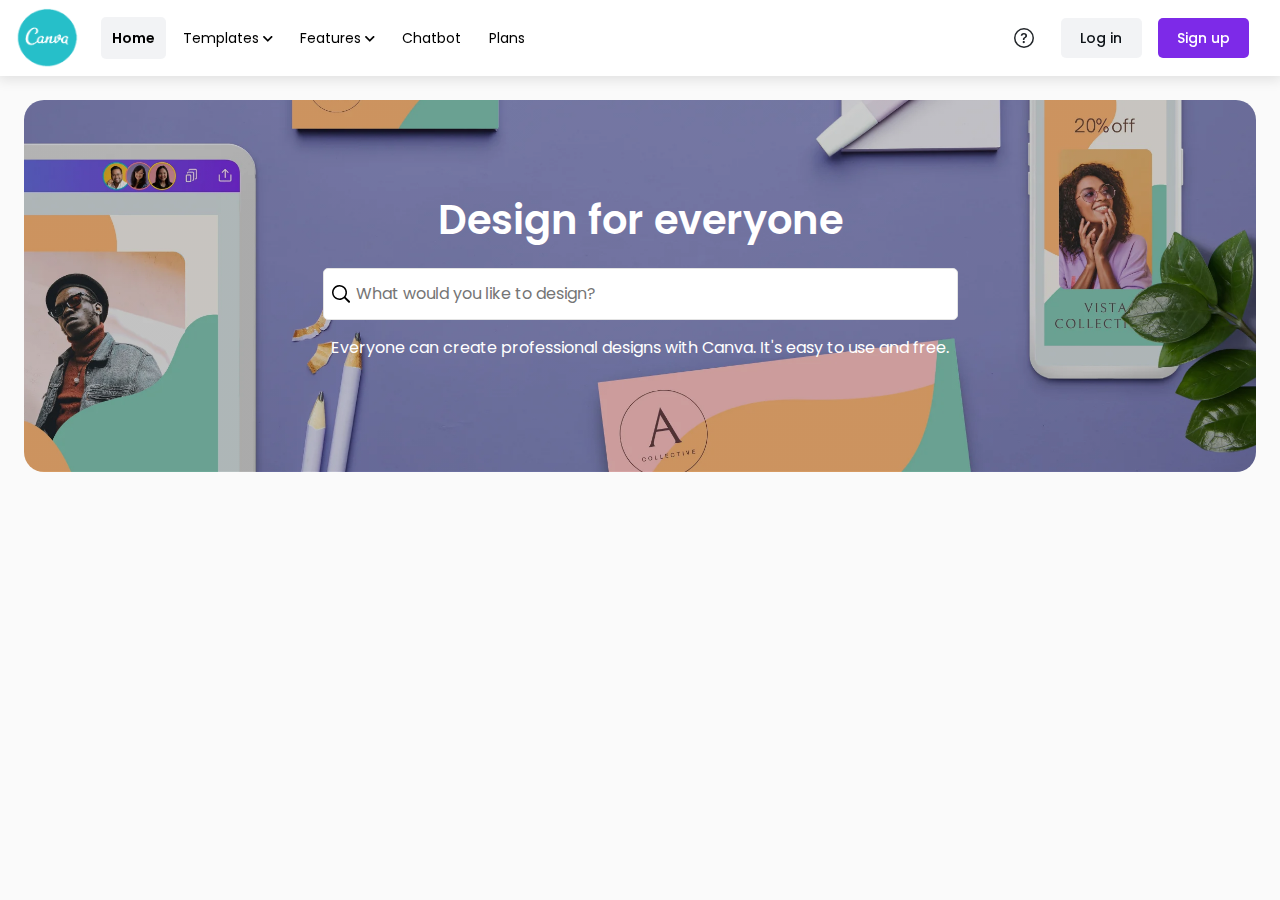
==== index.html @ 9dd2c074 "initial commit" ====
<!DOCTYPE html>
<html lang="en">
  <head>
    <!-- Required meta tags -->
    <meta charset="utf-8" />
    <meta
      name="viewport"
      content="width=device-width, initial-scale=1, shrink-to-fit=no"
    />
    <!-- Bootstrap CSS -->
    <link
      rel="stylesheet"
      href="https://stackpath.bootstrapcdn.com/bootstrap/4.3.1/css/bootstrap.min.css"
      integrity="sha384-ggOyR0iXCbMQv3Xipma34MD+dH/1fQ784/j6cY/iJTQUOhcWr7x9JvoRxT2MZw1T"
      crossorigin="anonymous"
    />
    <!-- CSS -->
    <link rel="stylesheet" href="css/style.css" />
    <!-- FONTS -->
    <link rel="preconnect" href="https://fonts.gstatic.com" />
    <link
      href="https://fonts.googleapis.com/css2?family=Poppins:wght@300;400;500;600&display=swap"
      rel="stylesheet"
    />
    <!-- OWL-->
    <link rel="stylesheet" href="https://cdnjs.cloudflare.com/ajax/libs/OwlCarousel2/2.3.4/assets/owl.carousel.css">
    <link rel="stylesheet" href="https://cdnjs.cloudflare.com/ajax/libs/font-awesome/5.15.3/css/all.min.css">
    <link rel="preconnect" href="https://fonts.gstatic.com">
    <link href="https://fonts.googleapis.com/css2?family=Spartan:wght@300;400;500;600;700;800&display=swap" rel="stylesheet">
    <title>Components</title>
  </head>
  <body>
    <section id="header">
      <header>
          <nav id="navbar" class="header">
              <div class="container-fluid">
                  <div class="navbar-main">
                    <div style="display: flex;align-items: center; justify-content: space-between;">
                      <div class="nav-brand" id="navbar-brand">
                        <a href="#"><img src="img/canva-logo.png" width="65" height="60" alt=""></a>
                      </div>
                      <div class="nav-links">
                         <a href="#" id="home"><span class="current-page">Home</span></a>
                         <a href="#" id="services"><span>Templates <i class="fas fa-chevron-down"></i></span></a>
                         <div id="services-menu" class="d-none">
                          <div class="menu-images">
                            <div>
                              <img src="img/navbar/social-media.png" width="150" height="100" alt="">
                              <span><a href="#">Home 1</a></span>
                              <span><a href="#">Home 2</a></span>
                              <span><a href="#">Home 3</a></span>
                            </div>
                            <div>
                              <img src="img/navbar/marketing.png" width="150" height="100" alt="">
                              <span><a href="#">Home 1</a></span>
                              <span><a href="#">Home 2</a></span>
                              <span><a href="#">Home 3</a></span>
                            </div>
                            <div>
                              <img src="img/navbar/personal.png" width="150" height="100" alt="">
                              <span><a href="#">Home 1</a></span>
                              <span><a href="#">Home 2</a></span>
                              <span><a href="#">Home 3</a></span>
                            </div>
                            <div>
                              <img src="img/navbar/trending.png" width="150" height="100" alt="">
                              <span><a href="#">Home 1</a></span>
                              <span><a href="#">Home 2</a></span>
                              <span><a href="#">Home 3</a></span>
                            </div>
                            <div>
                              <img src="img/navbar/education.png" width="150" height="100" alt="">
                              <span><a href="#">Home 1</a></span>
                              <span><a href="#">Home 2</a></span>
                              <span><a href="#">Home 3</a></span>
                            </div>
                            <div>
                              <img src="img/navbar/marketing.png" width="150" height="100" alt="">
                              <span><a href="#">Home 1</a></span>
                              <span><a href="#">Home 2</a></span>
                              <span><a href="#">Home 3</a></span>
                            </div>
                          </div>
                         </div>
                         <a href="#" id="features"><span>Features <i class="fas fa-chevron-down"></i></span></a>
                         <div id="features-menu" class="d-none">
                          <div class="menu-images">
                            <div>
                              <img src="img/navbar/tshirt3.png" width="150" height="100" alt="">
                              <span><a href="#">Home 1</a></span>
                              <span><a href="#">Home 2</a></span>
                              <span><a href="#">Home 3</a></span>
                            </div>
                            <div>
                              <img src="img/navbar/features.png" width="150" height="100" alt="">
                              <span><a href="#">Home 1</a></span>
                              <span><a href="#">Home 2</a></span>
                              <span><a href="#">Home 3</a></span>
                            </div>
                            <div>
                              <img src="img/navbar/download.png" width="150" height="100" alt="">
                              <span><a href="#">Home 1</a></span>
                              <span><a href="#">Home 2</a></span>
                              <span><a href="#">Home 3</a></span>
                            </div>
                          </div>
                         </div>

                         <a href="chatbot.html" id="learn"><span>Chatbot</span></a>
                         <div id="features-menu" class="d-none">
                         </div>

                         <a href="#" id="plans"><span>Plans</span></a>
                         <div id="plans-menu" class="d-none">
                         </div>
                      </div>
                    </div>
                    <div class="search-wrapper">
                      <form id="search-form" action="#">
                        <input class="search-input" type="text" name="search" placeholder="What would you like to design?">
                      </form>
                    </div>
                    <div class="navbar-buttons-wrapper">
                        <div class="question-mark">
                          <svg xmlns="http://www.w3.org/2000/svg" width="24" height="24" viewBox="0 0 24 24"><path fill="currentColor" d="M12 22a10 10 0 1 1 0-20 10 10 0 0 1 0 20zm0-1.5a8.5 8.5 0 1 0 0-17 8.5 8.5 0 0 0 0 17zM8.75 9.85c.05-1.62 1.17-2.8 3.2-2.8 1.87 0 3.12 1.08 3.12 2.6 0 1.04-.52 1.77-1.45 2.33-.9.52-1.15.87-1.15 1.55v.39H10.9l-.01-.47c-.06-1.02.33-1.64 1.28-2.2.84-.5 1.13-.87 1.13-1.54 0-.71-.57-1.23-1.43-1.23-.89 0-1.45.54-1.5 1.37H8.74zm3 7.33c-.68 0-1.13-.43-1.13-1.09 0-.66.45-1.1 1.13-1.1.7 0 1.14.44 1.14 1.1 0 .66-.44 1.09-1.14 1.09z"></path></svg>
                        </div>
                        <div class="login-button">
                          <a href="#">Log in</a>
                        </div>
                        <div class="signup-button">
                          <a href="#">Sign up</a>
                        </div>
                    </div>
                    <div class="bars">
                      <span><i class="fa fa-bars" id="navToggle"></i></span>
                    </div>
                  </div>
              </div>
          </nav>
      </header>
    </section>
    <div class="navigation-small-remaining" id="nav-rem"></div>
    <div class="navigation-small">
      <div class="container">
          <div class="row">
            <div class="col-12">
                <div class="nav-sm-box pt-2">
                <div class="d-flex justify-content-end">
                  <span><i class="fa fa-times" id="navClose"></i></span>
                </div>
                <a  id="home-small"><span>Home</span></a>
                  <div id="home-small-menu">
                      <ul>
                      <li><a href="#">Home 1</a></li>
                      <li><a href="#">Home 2</a></li>
                      <li><a href="#">Home 3</a></li>
                      </ul>
                  </div>
                 <a href="#" id="services-small"><span>Templates <i class="fas fa-chevron-right"></i></span></a>
                  <div id="services-small-menu">
                      <ul>
                      <li><a href="#">Template 1</a></li>
                      <li><a href="#">Template 2</a></li>
                      <li><a href="#">Template 3</a></li>
                      </ul>
                  </div>
                 <a href="#" id="features-small"><span>Features <i class="fas fa-chevron-right"></i></span></a>
                  <div id="features-small-menu">
                    <ul>
                    <li><a href="#">Feature 1</a></li>
                    <li><a href="#">Feature 2</a></li>
                    <li><a href="#">Feature 3</a></li>
                    </ul>
                  </div>
                <a href="chatbot.html" id="learn-small"><span>Chatbot</span></a>
                <a href="#" id="plan-small"><span>Plan</span></a>
              </div>
            </div>
          </div>
      </div>
      <div class="nav-sm-bottom">
        <div class="nav-sm-login">
          <a href="#">Log in</a>
        </div>
        <div class="nav-sm-signup">
          <a href="#">Sign up</a>
        </div>
      </div>
    </div>

    <main id="main">
      <div class="container-fluid pr-4 pl-4 mt-5">
        <div class="row">
          <div class="col-12">
            <div class="banner-wrapper">
              <h1 class="banner-header">Design for everyone</h1>
              <div class="container mt-4">
                <div class="row justify-content-center">
                  <div class="col-7">
                    <form action="#">
                      <input type="text" class="banner-input" placeholder="What would you like to design?">
                    </form>
                  </div>
                </div>
              </div>
              <p class="banner-text">Everyone can create professional designs with Canva. It's easy to use and free.</p>
            </div>
          </div>
        </div>
      </div>
    </main>








    <script src="https://cdnjs.cloudflare.com/ajax/libs/jquery/3.6.0/jquery.js"></script>
    <script src="https://cdnjs.cloudflare.com/ajax/libs/popper.js/1.14.7/umd/popper.min.js" integrity="sha384-UO2eT0CpHqdSJQ6hJty5KVphtPhzWj9WO1clHTMGa3JDZwrnQq4sF86dIHNDz0W1" crossorigin="anonymous"></script>
    <script src="https://stackpath.bootstrapcdn.com/bootstrap/4.3.1/js/bootstrap.min.js" integrity="sha384-JjSmVgyd0p3pXB1rRibZUAYoIIy6OrQ6VrjIEaFf/nJGzIxFDsf4x0xIM+B07jRM" crossorigin="anonymous"></script>
    <script src="https://cdnjs.cloudflare.com/ajax/libs/OwlCarousel2/2.3.4/owl.carousel.min.js"></script>
    <script src="js/script.js"></script>
  </body>
</html>
---- css/style.css ----
/* HEADER */
body {
  background-color: #fafafa;
  font-family: "Poppins";
  margin-top: 100px;
}

.fixed-top {
  position: fixed !important;
  top: 0;
  right: 0;
  left: 0;
}
.header.active {
  box-shadow: 0px 2px 12px 2px rgba(0, 0, 0, 0.1) !important;
  background-color: white;
  z-index: 1005;
}
.header-deactivate {
  box-shadow: none !important;
}
.sm-activate {
  box-shadow: 0px 2px 0px 0px rgba(0, 0, 0, 0.1) !important;
}
.navbar-main {
  display: flex;
  justify-content: space-between;
  align-items: center;
}
.nav-brand {
  margin-right: 1rem;
}
.nav-brand a {
  color: black;
  z-index: 1003;
}
.nav-brand a:hover {
  color: black;
  text-decoration: none;
}
.nav-brand span {
  font-size: 150%;
  font-weight: 500;
}
.nav-brand span.active {
  color: black;
}

@media (min-width: 0px) {
  .header {
    padding-top: 0.5rem;
    padding-bottom: 0.5rem;
    background-color: white !important;
    transition: 0.15s linear;
    width: 100%;
    z-index: 1000;
    position: fixed;
    top: 0;
    left: 0;
    box-shadow: 0px 2px 12px 2px rgba(0, 0, 0, 0.1) !important;
  }
  .nav-links {
    display: none;
  }
  #home-menu {
    display: none;
  }
  .social {
    display: none;
  }
  .bars {
    margin-left: 0.5rem;
    cursor: pointer;
  }
  .bars span i {
    color: black;
  }
  .bars.active span i {
    color: black;
  }
  .nav-sm-box {
    display: flex;
    flex-direction: column;
  }
  .navigation-small-remaining {
    display: none;
    z-index: 3000;
    width: 50vw;
    position: fixed;
    left: 0;
    top: 0;
    height: 100vh;
    background: black;
    opacity: 0.5;
  }
  .navigation-small-remaining.active {
    display: flex;
  }
  .navigation-small {
    display: none;
    width: 0px;
    padding-top: 1rem;
    padding-bottom: 4rem;
    z-index: 1002;
    position: fixed;
    right: 0;
    top: 0px;
    height: 100vh;
    background-color: white;
    overflow: auto !important;
  }
  .navigation-small.collapsed {
    display: flex;
    flex-direction: column;
    height: 100vh;
    width: 50vw;
    background: white;
    z-index: 3000;
  }
  .navigation-small::-webkit-scrollbar {
    display: none;
  }
  .nav-sm-box a {
    color: black;
    margin-top: 1rem !important;
    font-weight: 500;
  }
  .nav-sm-box a:hover {
    color: var(--text-color);
    text-decoration: none;
    cursor: pointer;
  }
  .nav-sm-box a span {
    color: black;
  }
  #home-small-menu {
    display: none;
  }
  #services-small-menu {
    display: none;
  }
  #services-small-menu ul {
    list-style: none;
  }
  #home-small-menu ul {
    list-style: none;
  }

  #plan-small-menu ul li,
  #learn-small-menu ul li,
  #features-small-menu ul li,
  #services-small-menu ul li,
  #home-small-menu ul li {
    margin-top: 1rem;
  }
  #learn-small-menu,
  #plan-small-menu,
  #features-small-menu {
    display: none;
  }

  #learn-small-menu li,
  #plan-small-menu li,
  #features-small-menu ul {
    list-style: none;
  }

  #learn-small-menu ul li a,
  #plan-small-menu ul li a,
  #features-small-menu ul li a,
  #services-small-menu ul li a,
  #home-small-menu ul li a {
    font-weight: 400 !important;
  }
  .fa-chevron-right {
    font-size: 85%;
  }

  .navbar-buttons-wrapper {
    display: none;
  }
  .search-input {
    border: 1px solid black;
    background-image: url("data:image/svg+xml;charset=utf-8,%3Csvg xmlns='http://www.w3.org/2000/svg' width='24' height='24'%3E%3Cpath fill='currentColor' d='M15.2 16.34a7.5 7.5 0 1 1 1.38-1.45l4.2 4.2a1 1 0 1 1-1.42 1.41l-4.16-4.16zm-4.7.16a6 6 0 1 0 0-12 6 6 0 0 0 0 12z'/%3E%3C/svg%3E");
    background-repeat: no-repeat;
    padding-left: 2rem;
    padding-top: 0.5rem;
    padding-bottom: 0.5rem;
    background-position-y: center;
    background-position-x: 5px;
    border: 1px solid #e3e3e3;
    border-radius: 5px;
    outline-color: #e3e3e3;
    width: 100%;
    margin-right: 20px;
  }
  .nav-sm-bottom {
    display: flex;
    flex-direction: column;
    justify-content: flex-end;
    height: 100%;
    padding-left: 1rem;
  }
  .nav-sm-bottom div {
    margin-top: 1rem;
  }
  .nav-sm-bottom div a {
    color: black;
    font-weight: 500;
  }
  .banner-wrapper {
    border-radius: 20px;
    padding-top: 2rem;
    padding-bottom: 2rem;
    background-color: black;
    background: linear-gradient(rgba(0, 0, 0, 0.4), rgba(0, 0, 0, 0.4)),
      url(../img/banner.png);
    background-size: cover;
    background-position: center;
    background-repeat: no-repeat;
  }

  .banner-input {
    display: none;
  }
  .banner-text {
    margin-top: 1rem;
    color: white;
    text-align: center;
  }
  .banner-header {
    color: white;
    text-align: center;
    font-weight: 600;
  }
}
@media (min-width: 992px) {
}
@media (min-width: 1200px) {
  .banner-wrapper {
    padding-top: 6rem;
    padding-bottom: 6rem;
    background: linear-gradient(rgba(0, 0, 0, 0.2), rgba(0, 0, 0, 0.2)),
      url(../img/banner.png);
    background-position: center;
    background-size: cover;
  }
  .search-input {
    display: none;
  }
  .banner-input {
    display: inherit;
    border: 1px solid black;
    background-image: url("data:image/svg+xml;charset=utf-8,%3Csvg xmlns='http://www.w3.org/2000/svg' width='24' height='24'%3E%3Cpath fill='currentColor' d='M15.2 16.34a7.5 7.5 0 1 1 1.38-1.45l4.2 4.2a1 1 0 1 1-1.42 1.41l-4.16-4.16zm-4.7.16a6 6 0 1 0 0-12 6 6 0 0 0 0 12z'/%3E%3C/svg%3E");
    background-repeat: no-repeat;
    padding-left: 2rem;
    padding-top: 0.8rem;
    padding-bottom: 0.8rem;
    background-position-y: center;
    background-position-x: 5px;
    border: 1px solid #e3e3e3;
    border-radius: 5px;
    outline-color: #e3e3e3;
    width: 100%;
    margin-right: 20px;
  }

  .navbar-buttons-wrapper {
    display: flex;
    flex-direction: row;
    justify-content: center;
    align-items: center;
  }
  .navbar-buttons-wrapper div {
    margin-right: 1rem;
  }
  .login-button a {
    padding: 0.6rem;
    padding-right: 1.2rem;
    padding-left: 1.2rem;
    background: rgba(64, 87, 109, 0.07);
    border-radius: 5px;
    font-size: 14px;
    font-weight: 500;
    color: rgb(14, 19, 24);
    transition: 0.15s linear;
  }
  .login-button a:hover {
    background: rgba(57, 76, 96, 0.15) !important;
    transition: 0.15s linear;
    text-decoration: none;
  }
  .signup-button a {
    padding: 0.6rem;
    padding-right: 1.2rem;
    padding-left: 1.2rem;
    background: rgb(125, 42, 232);
    border-radius: 5px;
    font-size: 14px;
    font-weight: 500;
    color: white;
    transition: 0.15s linear;
  }
  .signup-button a:hover {
    background: #8d39fa !important;
    transition: 0.15s linear;
    text-decoration: none;
  }
  .question-mark {
    padding: 0.6rem;
    border-radius: 5px;
    transition: 0.15s linear;
  }
  .question-mark:hover {
    background-color: rgba(64, 87, 109, 0.07);
    transition: 0.15s linear;
  }
  .navigation-small {
    display: none !important;
  }
  .bars {
    display: none;
  }
  .nav-links {
    display: flex;
    justify-content: space-between;
  }
  .nav-links a:hover {
    color: black;
    text-decoration: none;
  }
  .nav-links a span {
    margin-left: 5px;
    color: black;
    font-weight: 400;
    font-size: 14px;
    padding: 0.7rem;
    border-radius: 5px;
  }
  .nav-links a span i {
    font-size: 80%;
  }
  .nav-links a span:hover {
    background-color: rgba(64, 87, 109, 0.07);
    padding: 0.7rem;
    border-radius: 5px;
  }
  .nav-links a span.active {
    color: black;
  }
  .nav-links a span.current-page {
    background: rgba(64, 87, 109, 0.07);
    font-weight: 600;
  }
  .nav-links a span:hover {
    transition: 0.1s linear;
  }
  .nav-links a span.active:hover {
    border-bottom: 0px solid black;
    color: #0063c1;
    transition: 0.1s linear;
  }
  #services-menu,
  #features-menu {
    position: absolute;
    transform: translateY(50px) translateX(140px);
    background: white;
    padding-left: 2rem;
    padding-right: 2rem;
    flex-direction: column;
    text-align: center;
    display: flex;
    box-shadow: 0px 50px 100px 0px rgb(1 1 64 / 10%);
    padding-top: 0.5rem;
    padding-bottom: 2rem;
    opacity: 0.5;
  }
  #home-menu span,
  #services-menu span,
  #features-menu span {
    color: black;
    margin-top: 0.5rem;
  }
  #home-menu span a,
  #services-menu span a,
  #features-menu span a {
    color: gray;
    font-weight: 400;
  }
  #home-menu span a:hover,
  #services-menu span a:hover,
  #features-menu span a:hover {
    color: #0063c1;
  }
  .home-menu-animation {
    animation: home-menu 0.4s forwards;
  }
  .services-menu-animation {
    animation: services-menu 0.4s forwards;
  }
  .navigation-small-remaining {
    display: none !important;
  }
  .menu-images {
    margin-top: 1rem;
    display: flex;
    flex-direction: row;
  }
  .menu-images div {
    margin-right: 2rem;
    display: flex;
    flex-direction: column;
    align-items: flex-start;
  }
  .menu-images div img {
    border-radius: 10px;
  }
}

@keyframes home-menu {
  from {
    transform: translateY(80px);
    opacity: 0.5;
  }
  to {
    transform: translateY(40px);
    opacity: 1;
  }
}
@keyframes services-menu {
  from {
    transform: translateY(80px);
    opacity: 0.5;
  }
  to {
    transform: translateY(40px);
    opacity: 1;
  }
}

/* chatbot */

@media (min-width: 0px) {
  /*  .chatbot-box-item.first .image {
    height: 200px;
    width: 100%;
    display: flex;
    background-image: url(../img/chatbot/blue.jpeg);
    background-position-y: top;
    background-position-x: center;
    background-size: contain;
    background-repeat: no-repeat;
  }
  .chatbot-box-item.second .image {
    height: 200px;
    width: 100%;
    display: flex;
    background-image: url(../img/chatbot/white.jpeg);
    background-position-y: top;
    background-position-x: center;
    background-size: contain;
    background-repeat: no-repeat;
  }
  .chatbot-box-item.third .image {
    height: 200px;
    width: 100%;
    display: flex;
    background-image: url(../img/chatbot/green.jpeg);
    background-position-y: top;
    background-position-x: center;
    background-size: contain;
    background-repeat: no-repeat;
  } */
}

.chatbot-box-item {
  border-radius: 5px !important;
}
.chatbot-items .col-10 {
  margin-top: 1rem;
  transition: 0.15s linear;
  border-radius: 5px !important;
}
.chatbot-items .col-10:hover {
  transform: scale(1.05);
  transition: 0.15s linear;
}
.chatbot-items .col-12 {
  border-radius: 5px;
}

button:focus {
  outline: none;
}

/* blue */
.chatbot-box-item.blue .col-12 h5 {
  color: white;
  font-size: 16px !important;
  margin: 0;
}
.chatbot-box-item.blue button {
  background-color: rgba(255, 254, 254, 0.12);
  border: none;
  box-shadow: 0 0 0 1px rgb(16 16 16 / 4%);
  transition: background-color 240ms ease 0ms;
  border-radius: 5px;
  color: white;
  margin-top: 1rem;
}
.chatbot-box-item.blue button:hover {
  background-color: rgba(255, 254, 254, 0.24);
}
.chatbot-box-item.blue .col-12 span {
  color: #ededed;
  font-size: 11px;
}
.chatbot-box-item.blue .row {
  background-color: #4489f1;
  padding-bottom: 1rem;
  border-radius: 5px;
  display: flex;
  height: 350px;
}
.chatbot-box-item.blue .chatbot-image {
  height: 200px;
  width: 100%;
  background-image: url(../img/chatbot/blue.jpeg);
  background-size: cover;
  background-position: center;
}

/* white */

.chatbot-box-item.white .col-12 h5 {
  color: black;
  font-size: 16px !important;
  margin: 0;
}
.chatbot-box-item.white button {
  background-color: rgba(255, 254, 254, 0.12);
  border: none;
  box-shadow: 0 0 0 1px rgb(16 16 16 / 4%);
  transition: background-color 240ms ease 0ms;
  border-radius: 5px;
  color: black;
  margin-top: 1rem;
}
.chatbot-box-item.white button:hover {
  background-color: rgba(255, 254, 254, 0.24);
}
.chatbot-box-item.white .col-12 span {
  color: gray;
  font-size: 11px;
}
.chatbot-box-item.white .row {
  background-color: white;
  padding-bottom: 1rem;
  border-radius: 10px;
  display: flex;
  height: 350px;
}
.chatbot-box-item.white .chatbot-image {
  height: 200px;
  width: 100%;
  background-image: url(../img/chatbot/white.jpeg);
  background-size: cover;
  background-position: center;
}

/* Tabs */
#tabs {
  padding-top: 6rem;
  padding-bottom: 6rem;
}
.tab-items .col-10 {
  margin-top: 1rem;
}

.buttons-wrapper a:hover {
  text-decoration: none;
  background-color: #0a3355;
  color: white !important;
  transition: 0.15s linear;
}
.buttons-wrapper a.active {
  color: white;
  background-color: #0a3355;
}

.buttons-wrapper a:focus {
  color: inherit;
}

.tabs-content {
  height: 100%;
  justify-content: center;
  display: flex;
  flex-direction: column;
}
.tabs-content h4 {
  font-size: 24px;
  font-weight: 500;
}
.tabs-content span {
  margin-top: 1rem;
}

@media (min-width: 0px) {
  .tabs-header {
    text-align: center;
    font-size: 22px;
  }
  .tabs-text {
    text-align: center;
    color: rgb(80, 80, 80);
    margin-top: 1.2rem;
    font-size: 14px;
  }
  .tabs-video {
    margin-top: 0.2rem !important;
  }
  .tabs-video a {
    color: #ff5551;
    text-align: center;
    display: block;
    margin: auto;
    font-weight: 500;
  }
  .buttons-wrapper {
    margin-top: 3rem;
    display: flex;
    flex-direction: column;
    align-items: center;
    justify-content: center;
    width: 100%;
  }
  .buttons-wrapper a {
    color: #0a3355;
    background-color: transparent;
    border: 1px solid #0a3355;
    border-radius: 5px;
    padding: 15px 45px;
    transition: 0.15s linear;
    cursor: pointer;
    font-weight: 500;
    width: 100%;
    text-align: center;
    margin-top: 1rem;
    font-size: 75%;
  }
  .bot-content-wrapper {
    display: flex;
    flex-direction: column;
    height: 100%;
    justify-content: center;
  }
  .bot-content-wrapper h2 {
    font-size: 36px;
    color: #0a3355;
    line-height: 42px !important;
    margin-bottom: 1rem;
    font-weight: 600;
  }
  .bot-content-wrapper p {
    line-height: 36px !important;
  }
  .signup-button-2 {
    margin-top: 2rem;
    padding: 15px 30px;
    background-color: #0a3355 !important;
    text-align: center;
    color: white;
    width: 50%;
    border-radius: 5px;
    transition: 0.15s linear;
    border: 1px solid #0a3355;
  }
  .signup-button-2:hover {
    background-color: transparent !important;
    transition: 0.15s linear;
    color: #0a3355;
    border: 1px solid #0a3355;
    text-decoration: none;
  }
}
@media (min-width: 1200px) {
  .tabs-header {
    text-align: center;
    font-size: 34px;
    line-height: 44px;
  }
  .buttons-wrapper {
    margin-top: 3rem;
    display: flex;
    flex-direction: row;
    justify-content: space-between;
  }
  .buttons-wrapper a {
    color: #0a3355;
    background-color: transparent;
    border: 1px solid #0a3355;
    border-radius: 5px;
    padding: 15px 45px;
    transition: 0.15s linear;
    cursor: pointer;
    font-weight: 500;
    width: auto;
    text-align: center;
    margin-top: 1rem;
    font-size: 100%;
  }
}
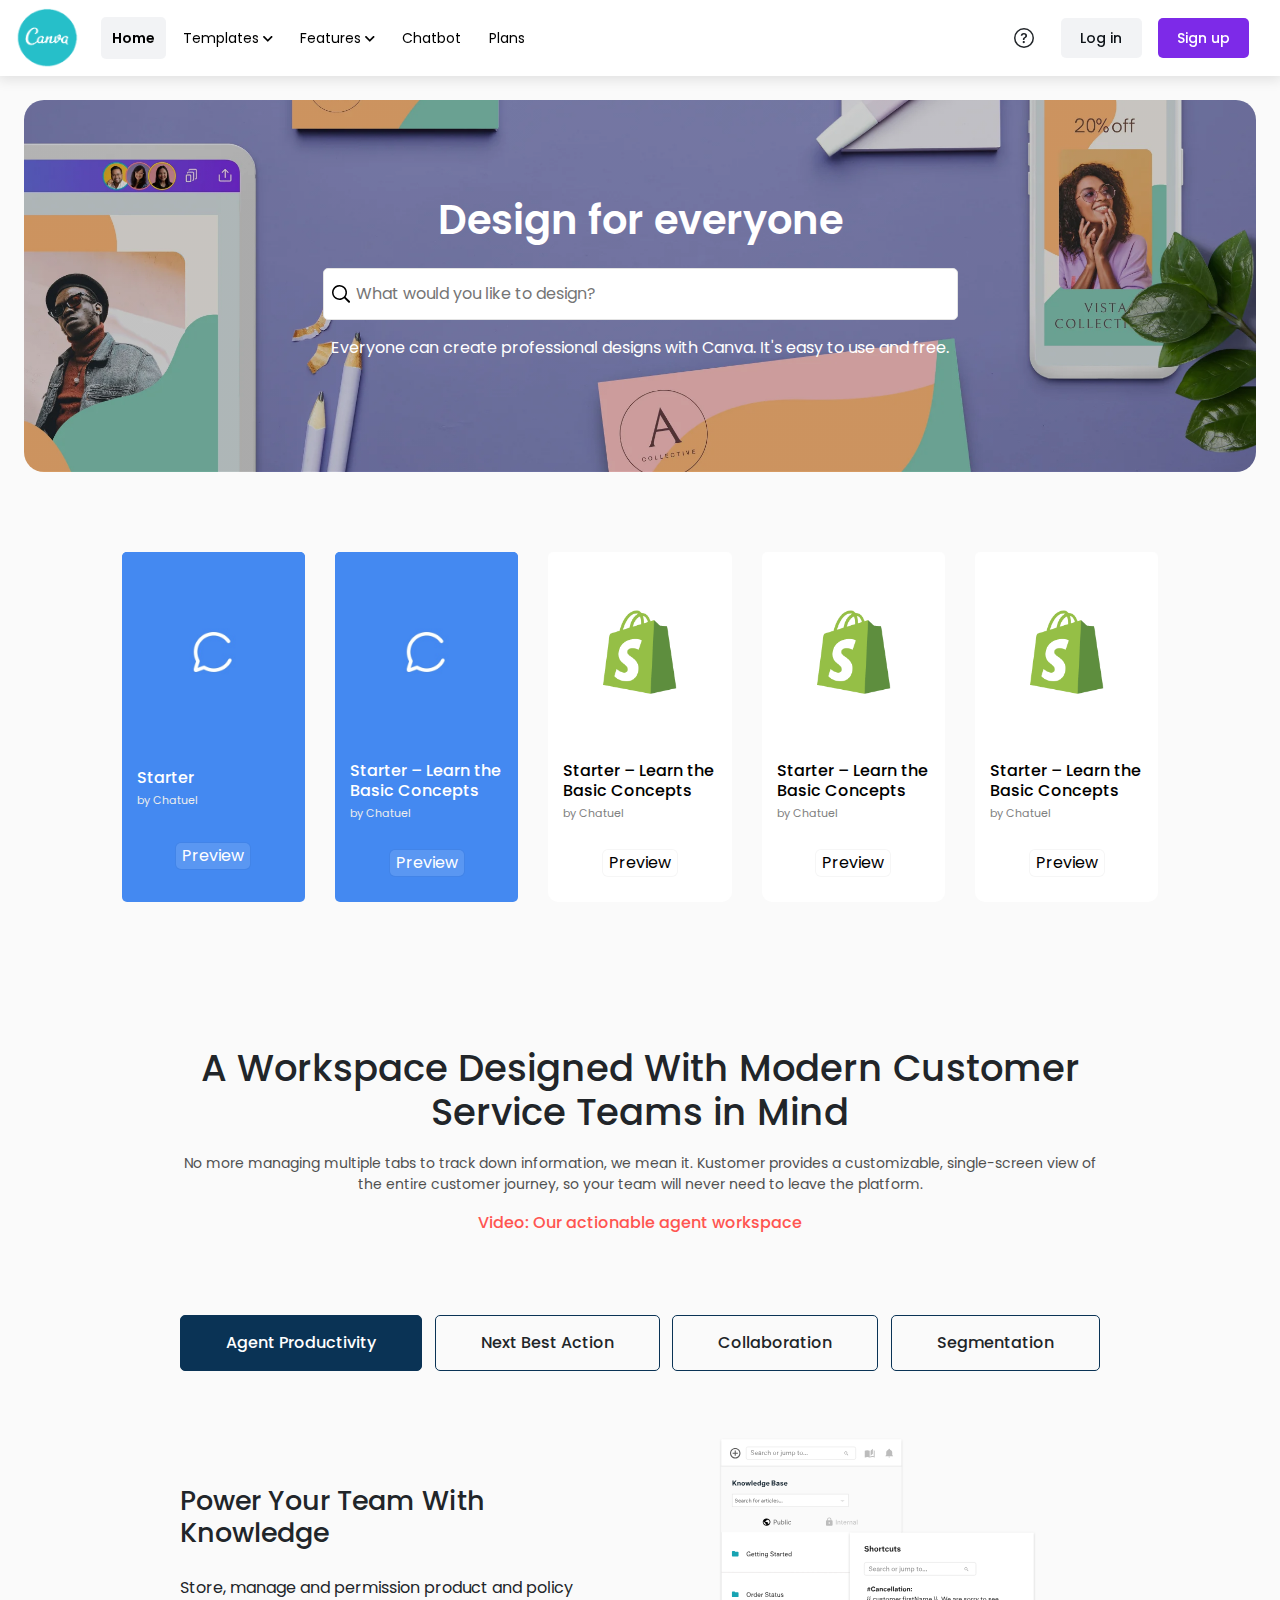
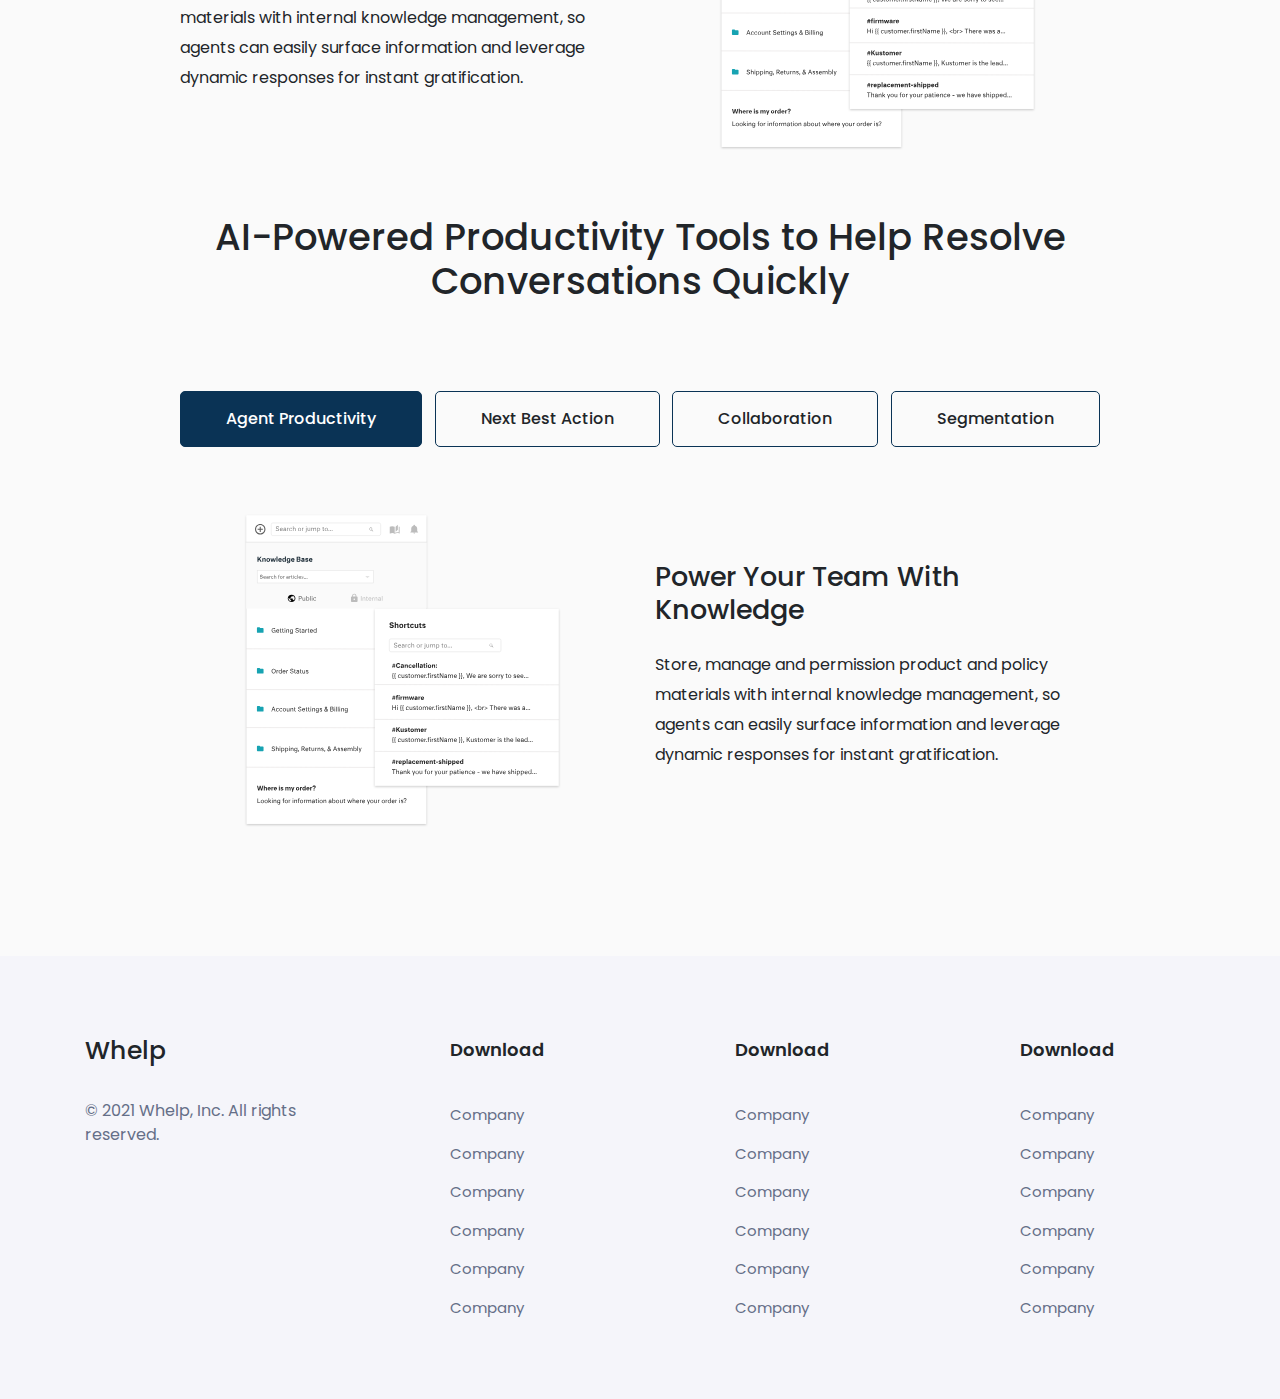
==== commit b03db225: "feat: update pages" ====
--- a/index.html
+++ b/index.html
@@ -30,6 +30,48 @@
     <title>Components</title>
   </head>
   <body>
+
+    <div class="modal" id="previewModal" tabindex="-1" role="dialog">
+      <div class="modal-dialog" role="document">
+          <div class="modal-content blue">
+            <div class="modal-header">
+              <span data-dismiss="modal" aria-label="Close"><i class="fa fa-times"></i></span>
+            </div>
+            <div class="modal-body">
+                <div class="container">
+                  <div class="row justify-content-center">
+                    <div class="col-10">
+                      <div class="chatbot-box-item blue">
+                         <div class="container-fluid">
+                             <div class="row justify-content-center" style="height: auto !important;">
+                                 <div class="col-10 text-center chatbot-image">
+                                 </div>
+                             </div>
+                         </div>
+                      </div>
+                      <div class="col-12 mt-0">
+                        <div class="preview-content-modal">
+                          <h4>Starter</h4>
+                          <span>
+                            A very basic template that includes: a simple sequence
+                            (drip campaign), a couple of blocks, and commonly used AI
+                              responses. Just something for you to play around with to see
+                              what's possible.
+                          </span>
+                        </div>
+                      </div>
+                    </div>
+                  </div>
+                </div>
+            </div>
+            <div class="modal-footer">
+                <button type="button" class="btn use-template-button">Use Template</button>
+            </div>
+          </div>
+      </div>
+    </div>
+
+
     <section id="header">
       <header>
           <nav id="navbar" class="header">
@@ -46,39 +88,9 @@
                           <div class="menu-images">
                             <div>
                               <img src="img/navbar/social-media.png" width="150" height="100" alt="">
-                              <span><a href="#">Home 1</a></span>
-                              <span><a href="#">Home 2</a></span>
-                              <span><a href="#">Home 3</a></span>
-                            </div>
-                            <div>
-                              <img src="img/navbar/marketing.png" width="150" height="100" alt="">
-                              <span><a href="#">Home 1</a></span>
-                              <span><a href="#">Home 2</a></span>
-                              <span><a href="#">Home 3</a></span>
-                            </div>
-                            <div>
-                              <img src="img/navbar/personal.png" width="150" height="100" alt="">
-                              <span><a href="#">Home 1</a></span>
-                              <span><a href="#">Home 2</a></span>
-                              <span><a href="#">Home 3</a></span>
-                            </div>
-                            <div>
-                              <img src="img/navbar/trending.png" width="150" height="100" alt="">
-                              <span><a href="#">Home 1</a></span>
-                              <span><a href="#">Home 2</a></span>
-                              <span><a href="#">Home 3</a></span>
-                            </div>
-                            <div>
-                              <img src="img/navbar/education.png" width="150" height="100" alt="">
-                              <span><a href="#">Home 1</a></span>
-                              <span><a href="#">Home 2</a></span>
-                              <span><a href="#">Home 3</a></span>
-                            </div>
-                            <div>
-                              <img src="img/navbar/marketing.png" width="150" height="100" alt="">
-                              <span><a href="#">Home 1</a></span>
-                              <span><a href="#">Home 2</a></span>
-                              <span><a href="#">Home 3</a></span>
+                              <span id="tmp-1"><a href="#">Temp 1</a></span>
+                              <span id="tmp-2"><a href="#">Temp 2</a></span>
+                              <span id="tmp-3"><a href="#">Temp 3</a></span>
                             </div>
                           </div>
                          </div>
@@ -87,21 +99,15 @@
                           <div class="menu-images">
                             <div>
                               <img src="img/navbar/tshirt3.png" width="150" height="100" alt="">
-                              <span><a href="#">Home 1</a></span>
-                              <span><a href="#">Home 2</a></span>
-                              <span><a href="#">Home 3</a></span>
+                              <span id="feat-1"><a href="#">Feature 1</a></span>
+                              <span id="feat-2"><a href="#">Feature 2</a></span>
+                              <span id="feat-3"><a href="#">Feature 3</a></span>
                             </div>
                             <div>
                               <img src="img/navbar/features.png" width="150" height="100" alt="">
-                              <span><a href="#">Home 1</a></span>
-                              <span><a href="#">Home 2</a></span>
-                              <span><a href="#">Home 3</a></span>
-                            </div>
-                            <div>
-                              <img src="img/navbar/download.png" width="150" height="100" alt="">
-                              <span><a href="#">Home 1</a></span>
-                              <span><a href="#">Home 2</a></span>
-                              <span><a href="#">Home 3</a></span>
+                              <span id="feat-4"><a href="#">Feature 4</a></span>
+                              <span id="feat-5"><a href="#">Feature 5</a></span>
+                              <span id="feat-6"><a href="#">Feature 6</a></span>
                             </div>
                           </div>
                          </div>
@@ -149,27 +155,25 @@
                   <span><i class="fa fa-times" id="navClose"></i></span>
                 </div>
                 <a  id="home-small"><span>Home</span></a>
-                  <div id="home-small-menu">
-                      <ul>
-                      <li><a href="#">Home 1</a></li>
-                      <li><a href="#">Home 2</a></li>
-                      <li><a href="#">Home 3</a></li>
-                      </ul>
-                  </div>
                  <a href="#" id="services-small"><span>Templates <i class="fas fa-chevron-right"></i></span></a>
                   <div id="services-small-menu">
                       <ul>
-                      <li><a href="#">Template 1</a></li>
-                      <li><a href="#">Template 2</a></li>
-                      <li><a href="#">Template 3</a></li>
+                         <!-- Content is coming from jquery -->
+                        <li><a href="#" id="tmp-1-sm"></a></li>
+                        <li><a href="#" id="tmp-2-sm"></a></li>
+                        <li><a href="#" id="tmp-3-sm"></a></li>
                       </ul>
                   </div>
                  <a href="#" id="features-small"><span>Features <i class="fas fa-chevron-right"></i></span></a>
                   <div id="features-small-menu">
                     <ul>
-                    <li><a href="#">Feature 1</a></li>
-                    <li><a href="#">Feature 2</a></li>
-                    <li><a href="#">Feature 3</a></li>
+                      <!-- Content is coming from jquery -->
+                      <li><a href="#" id="feat-1-sm"></a></li>
+                      <li><a href="#" id="feat-2-sm"></a></li>
+                      <li><a href="#" id="feat-3-sm"></a></li>
+                      <li><a href="#" id="feat-4-sm"></a></li>
+                      <li><a href="#" id="feat-5-sm"></a></li>
+                      <li><a href="#" id="feat-6-sm"></a></li>
                     </ul>
                   </div>
                 <a href="chatbot.html" id="learn-small"><span>Chatbot</span></a>
@@ -208,6 +212,301 @@
           </div>
         </div>
       </div>
+
+
+
+      <section id="chatbot">
+        <div class="container-fluid">
+            <div class="row justify-content-center chatbot-items">
+               <div class="col-10 col-sm-4 col-lg-2">
+                    <div class="chatbot-box-item blue">
+                       <div class="container-fluid">
+                           <div class="row">
+                               <div class="col-12 chatbot-image">
+                               </div>
+                               <div class="col-12">
+                                   <h5>Starter</h5>
+                                   <span>by Chatuel </span>
+                               </div>
+                               <div class="col-12 text-center">
+                                   <button data-toggle="modal" data-target="#previewModal">Preview</button>
+                               </div>
+                           </div>
+                       </div>
+                    </div>
+               </div>
+
+               <div class="col-10 col-sm-4 col-lg-2">
+                <div class="chatbot-box-item blue">
+                   <div class="container-fluid">
+                       <div class="row">
+                           <div class="col-12 chatbot-image">
+
+                           </div>
+                           <div class="col-12">
+                               <h5>Starter – Learn the Basic Concepts</h5>
+                               <span>by Chatuel </span>
+                           </div>
+                           <div class="col-12 text-center">
+                               <button>Preview</button>
+                           </div>
+                       </div>
+                   </div>
+                </div>
+               </div>
+
+               <div class="col-10 col-sm-4 col-lg-2">
+                <div class="chatbot-box-item white">
+                   <div class="container-fluid">
+                       <div class="row">
+                           <div class="col-12 chatbot-image">
+
+                           </div>
+                           <div class="col-12">
+                               <h5>Starter – Learn the Basic Concepts</h5>
+                               <span>by Chatuel </span>
+                           </div>
+                           <div class="col-12 text-center">
+                               <button>Preview</button>
+                           </div>
+                       </div>
+                   </div>
+                </div>
+               </div>
+               <div class="col-10 col-sm-4 col-lg-2">
+                <div class="chatbot-box-item white">
+                   <div class="container-fluid">
+                       <div class="row">
+                           <div class="col-12 chatbot-image">
+
+                           </div>
+                           <div class="col-12">
+                               <h5>Starter – Learn the Basic Concepts</h5>
+                               <span>by Chatuel </span>
+                           </div>
+                           <div class="col-12 text-center">
+                               <button>Preview</button>
+                           </div>
+                       </div>
+                   </div>
+                </div>
+               </div>
+               <div class="col-10 col-sm-4 col-lg-2">
+                <div class="chatbot-box-item white">
+                   <div class="container-fluid">
+                       <div class="row">
+                           <div class="col-12 chatbot-image">
+
+                           </div>
+                           <div class="col-12">
+                               <h5>Starter – Learn the Basic Concepts</h5>
+                               <span>by Chatuel </span>
+                           </div>
+                           <div class="col-12 text-center">
+                               <button>Preview</button>
+                           </div>
+                       </div>
+                   </div>
+                </div>
+               </div>
+            </div>
+        </div>
+      </section>
+
+      <section id="tabs">
+        <div class="container mt-5">
+          <div class="row justify-content-center tab-items">
+            <div class="col-10">
+                <h1 class="tabs-header">A Workspace Designed With Modern Customer Service Teams in Mind</h1>
+                <p class="tabs-text">No more managing multiple tabs to track down information, we mean it. Kustomer provides a customizable, single-screen view of the entire customer journey, so your team will never need to leave the platform.</p>
+                <div class="tabs-video">
+                    <a href="#">Video: Our actionable agent workspace</a>
+                </div>
+            </div>
+            <div class="col-10">
+                <div class="buttons-wrapper">
+                    <a class="active" id="r-1">Agent Productivity</a>
+                    <a id="r-2">Next Best Action</a>
+                    <a id="r-3">Collaboration</a>
+                    <a id="r-4">Segmentation</a>
+                </div>
+            </div>
+        </div>
+        <div class="row justify-content-center tab-items" id="row-1" style="margin-top: 3rem;">
+            <div class="col-10 col-lg-5">
+                <div class="tabs-content">
+                    <h4>Power Your Team With Knowledge</h4>
+                    <span>Store, manage and permission product and policy materials with internal knowledge management, so agents can easily surface information and leverage dynamic responses for instant gratification.</span>
+                </div>
+            </div>
+            <div class="col-10 col-lg-5">
+                <img src="img/tabs/content-management.svg" class="img-fluid" alt="">
+            </div>
+        </div>
+
+        <div class="row justify-content-center d-none" id="row-2"  style="margin-top: 3rem;">
+            <div class="col-10 col-lg-5">
+                <div class="tabs-content">
+                    <h4>Power Your Team With Knowledge</h4>
+                    <span>Store, manage and permission product and policy materials with internal knowledge management, so agents can easily surface information and leverage dynamic responses for instant gratification.</span>
+                </div>
+            </div>
+            <div class="col-10 col-lg-5">
+                <img src="img/tabs/Agent-Recommendations-3.svg" class="img-fluid" alt="">
+            </div>
+        </div>
+
+        <div class="row justify-content-center  d-none" id="row-3"  style="margin-top: 3rem;">
+            <div class="col-10 col-lg-5">
+                <div class="tabs-content">
+                    <h4>Power Your Team With Knowledge</h4>
+                    <span>Store, manage and permission product and policy materials with internal knowledge management, so agents can easily surface information and leverage dynamic responses for instant gratification.</span>
+                </div>
+            </div>
+            <div class="col-10 col-lg-5">
+                <img src="img/tabs/Collaboration-1.svg" class="img-fluid" alt="">
+            </div>
+        </div>
+
+        <div class="row justify-content-center d-none" id="row-4"  style="margin-top: 3rem;">
+            <div class="col-10 col-lg-5">
+                <div class="tabs-content">
+                    <h4>Power Your Team With Knowledge</h4>
+                    <span>Store, manage and permission product and policy materials with internal knowledge management, so agents can easily surface information and leverage dynamic responses for instant gratification.</span>
+                </div>
+            </div>
+            <div class="col-10 col-lg-5">
+                <img src="img/tabs/Segmentation.svg" class="img-fluid" alt="">
+            </div>
+        </div>
+    </div>
+
+
+
+      <div class="container mt-5">
+          <div class="row justify-content-center tab-items">
+              <div class="col-10">
+                  <h1 class="tabs-header">AI-Powered Productivity Tools to
+                      Help Resolve Conversations Quickly</h1>
+              </div>
+              <div class="col-10">
+                  <div class="buttons-wrapper">
+                      <a class="active" id="r-5">Agent Productivity</a>
+                      <a id="r-6">Next Best Action</a>
+                      <a id="r-7">Collaboration</a>
+                      <a id="r-8">Segmentation</a>
+                  </div>
+              </div>
+          </div>
+          <div class="row justify-content-center tab-items" id="row-5" style="margin-top: 3rem;">
+              <div class="col-10 col-lg-5">
+                  <img src="img/tabs/content-management.svg" class="img-fluid" alt="">
+              </div>
+
+              <div class="col-10 col-lg-5">
+                  <div class="tabs-content">
+                      <h4>Power Your Team With Knowledge</h4>
+                      <span>Store, manage and permission product and policy materials with internal knowledge management, so agents can easily surface information and leverage dynamic responses for instant gratification.</span>
+                  </div>
+              </div>
+          </div>
+
+          <div class="row justify-content-center d-none" id="row-6"  style="margin-top: 3rem;">
+              <div class="col-10 col-lg-5">
+                  <img src="img/tabs/Agent-Recommendations-3.svg" class="img-fluid" alt="">
+              </div>
+
+              <div class="col-10 col-lg-5">
+                  <div class="tabs-content">
+                      <h4>Power Your Team With Knowledge</h4>
+                      <span>Store, manage and permission product and policy materials with internal knowledge management, so agents can easily surface information and leverage dynamic responses for instant gratification.</span>
+                  </div>
+              </div>
+          </div>
+
+          <div class="row justify-content-center  d-none" id="row-7"  style="margin-top: 3rem;">
+              <div class="col-10 col-lg-5">
+                  <img src="img/tabs/Collaboration-1.svg" class="img-fluid" alt="">
+              </div>
+
+              <div class="col-10 col-lg-5">
+                  <div class="tabs-content">
+                      <h4>Power Your Team With Knowledge</h4>
+                      <span>Store, manage and permission product and policy materials with internal knowledge management, so agents can easily surface information and leverage dynamic responses for instant gratification.</span>
+                  </div>
+              </div>
+          </div>
+
+          <div class="row justify-content-center d-none" id="row-8"  style="margin-top: 3rem;">
+              <div class="col-10 col-lg-5">
+                  <img src="img/tabs/Segmentation.svg" class="img-fluid" alt="">
+              </div>
+
+              <div class="col-10 col-lg-5">
+                  <div class="tabs-content">
+                      <h4>Power Your Team With Knowledge</h4>
+                      <span>Store, manage and permission product and policy materials with internal knowledge management, so agents can easily surface information and leverage dynamic responses for instant gratification.</span>
+                  </div>
+              </div>
+          </div>
+        </div>
+      </section>
+
+
+      <section id="footer-secondary">
+        <div class="container">
+          <div class="row justify-content-between">
+            <div class="col-12 col-lg-3">
+              <div class="footer-secondary-left-box">
+                <h1>Whelp</h1>
+                <span>© 2021 Whelp, Inc. All rights reserved.</span>
+              </div>
+            </div>
+            <div class="col-12 col-lg-3 footer-secondary-grid">
+              <div class="footer-secondary-right-box">
+                <p>Download</p>
+                <div class="footer-secondary-items">
+                  <span><a href="#">Company</a></span>
+                  <span><a href="#">Company</a></span>
+                  <span><a href="#">Company</a></span>
+                  <span><a href="#">Company</a></span>
+                  <span><a href="#">Company</a></span>
+                  <span><a href="#">Company</a></span>
+                </div>
+              </div>
+            </div>
+            <div class="col-12 col-lg-3 footer-secondary-grid">
+              <div class="footer-secondary-right-box">
+                <p>Download</p>
+                <div class="footer-secondary-items">
+                  <span><a href="#">Company</a></span>
+                  <span><a href="#">Company</a></span>
+                  <span><a href="#">Company</a></span>
+                  <span><a href="#">Company</a></span>
+                  <span><a href="#">Company</a></span>
+                  <span><a href="#">Company</a></span>
+                </div>
+              </div>
+            </div>
+            <div class="col-12 col-lg-3 footer-secondary-grid">
+              <div class="footer-secondary-right-box">
+                <p>Download</p>
+                <div class="footer-secondary-items">
+                  <span><a href="#">Company</a></span>
+                  <span><a href="#">Company</a></span>
+                  <span><a href="#">Company</a></span>
+                  <span><a href="#">Company</a></span>
+                  <span><a href="#">Company</a></span>
+                  <span><a href="#">Company</a></span>
+                </div>
+              </div>
+            </div>
+          </div>
+        </div>
+     </section>
+
+
+
     </main>
 
 
--- a/css/style.css
+++ b/css/style.css
@@ -69,7 +69,7 @@
     display: none;
   }
   .bars {
-    margin-left: 0.5rem;
+    margin-left: 0.8rem;
     cursor: pointer;
   }
   .bars span i {
@@ -440,39 +440,11 @@
 
 /* chatbot */
 
+#chatbot {
+  margin-top: 4rem;
+}
+
 @media (min-width: 0px) {
-  /*  .chatbot-box-item.first .image {
-    height: 200px;
-    width: 100%;
-    display: flex;
-    background-image: url(../img/chatbot/blue.jpeg);
-    background-position-y: top;
-    background-position-x: center;
-    background-size: contain;
-    background-repeat: no-repeat;
-  }
-  .chatbot-box-item.second .image {
-    height: 200px;
-    width: 100%;
-    display: flex;
-    background-image: url(../img/chatbot/white.jpeg);
-    background-position-y: top;
-    background-position-x: center;
-    background-size: contain;
-    background-repeat: no-repeat;
-  }
-  .chatbot-box-item.third .image {
-    height: 200px;
-    width: 100%;
-    display: flex;
-    background-image: url(../img/chatbot/green.jpeg);
-    background-position-y: top;
-    background-position-x: center;
-    background-size: contain;
-    background-repeat: no-repeat;
-  } */
-}
-
 .chatbot-box-item {
   border-radius: 5px !important;
 }
@@ -568,10 +540,52 @@
   background-position: center;
 }
 
+
+.modal{
+  align-items: center;
+}
+.modal-content{
+  width: 100%;
+  background: #4489f1;
+}
+
+.modal-footer{
+  border: none;
+  justify-content: center;
+}
+.modal-header{
+  border: none;
+  justify-content: flex-end;
+  color:white;
+}
+
+.use-template-button{
+  background-color: white;
+  border-radius: 5px;
+  padding: 5px 10px;
+  transition: 0.15s linear;
+}
+.use-template-button:hover{
+  background-color: #fafafa;
+  color:#0a3355;
+  transition: 0.15s linear;
+}
+.preview-content-modal h4{
+  color:white;
+}
+.preview-content-modal span{
+  font-size: 11px;
+  color:white
+}
+.fa.fa-times{
+  cursor: pointer;
+}
+
 /* Tabs */
 #tabs {
-  padding-top: 6rem;
-  padding-bottom: 6rem;
+  margin-top: 2rem;
+  padding-top: 3rem;
+  padding-bottom: 3rem;
 }
 .tab-items .col-10 {
   margin-top: 1rem;
@@ -599,17 +613,20 @@
   flex-direction: column;
 }
 .tabs-content h4 {
-  font-size: 24px;
+  margin-top: 1rem;
+  font-size: 27px;
   font-weight: 500;
 }
 .tabs-content span {
   margin-top: 1rem;
+  margin-bottom: 1.5rem;
+  line-height: 30px;
 }
 
 @media (min-width: 0px) {
   .tabs-header {
     text-align: center;
-    font-size: 22px;
+    font-size: 25px;
   }
   .tabs-text {
     text-align: center;
@@ -628,7 +645,7 @@
     font-weight: 500;
   }
   .buttons-wrapper {
-    margin-top: 3rem;
+    margin-top: 1.5rem;
     display: flex;
     flex-direction: column;
     align-items: center;
@@ -649,45 +666,11 @@
     margin-top: 1rem;
     font-size: 75%;
   }
-  .bot-content-wrapper {
-    display: flex;
-    flex-direction: column;
-    height: 100%;
-    justify-content: center;
-  }
-  .bot-content-wrapper h2 {
-    font-size: 36px;
-    color: #0a3355;
-    line-height: 42px !important;
-    margin-bottom: 1rem;
-    font-weight: 600;
-  }
-  .bot-content-wrapper p {
-    line-height: 36px !important;
-  }
-  .signup-button-2 {
-    margin-top: 2rem;
-    padding: 15px 30px;
-    background-color: #0a3355 !important;
-    text-align: center;
-    color: white;
-    width: 50%;
-    border-radius: 5px;
-    transition: 0.15s linear;
-    border: 1px solid #0a3355;
-  }
-  .signup-button-2:hover {
-    background-color: transparent !important;
-    transition: 0.15s linear;
-    color: #0a3355;
-    border: 1px solid #0a3355;
-    text-decoration: none;
-  }
 }
 @media (min-width: 1200px) {
   .tabs-header {
     text-align: center;
-    font-size: 34px;
+    font-size: 37px;
     line-height: 44px;
   }
   .buttons-wrapper {
@@ -711,3 +694,221 @@
     font-size: 100%;
   }
 }
+
+/*Demos*/
+
+#demos {
+  margin-top: 2rem;
+  padding-top: 2rem;
+  padding-bottom: 2rem;
+}
+
+.bot-content-wrapper {
+  display: flex;
+  flex-direction: column;
+  height: 100%;
+  justify-content: center;
+}
+.bot-content-wrapper h2 {
+  font-size: 36px;
+  color: #0a3355;
+  line-height: 42px !important;
+  margin-bottom: 1rem;
+  font-weight: 600;
+}
+.bot-content-wrapper p {
+  line-height: 36px !important;
+}
+.signup-button-2 {
+  margin-top: 2rem;
+  margin-bottom: 2rem;
+  padding: 15px 30px;
+  background-color: #0a3355 !important;
+  text-align: center;
+  color: white;
+  width: 100%;
+  border-radius: 5px;
+  transition: 0.15s linear;
+  border: 1px solid #0a3355;
+}
+.signup-button-2:hover {
+  background-color: transparent !important;
+  transition: 0.15s linear;
+  color: #0a3355;
+  border: 1px solid #0a3355;
+  text-decoration: none;
+}
+.demo-items {
+  margin-top: 2rem;
+}
+.demo-items .col-7 {
+  margin-top: 1.5rem;
+}
+
+.demo-items .col-7 a {
+  color: #0a3355;
+  background-color: transparent;
+  text-align: center;
+  display: block;
+  border: 1px solid #0a3355;
+  padding-top: 0.6rem;
+  padding-bottom: 0.6rem;
+  border-radius: 8px;
+  transition: 0.15s linear;
+  cursor: pointer;
+}
+.demo-items .col-7 a:hover {
+  text-decoration: none;
+  background: #0a3355;
+  color: white;
+  transition: 0.15s linear;
+}
+.demo-items .col-7 a:focus {
+  background-color: transparent;
+}
+
+.demo-items .col-7 a.active {
+  text-decoration: none;
+  background: #0a3355;
+  color: white;
+  transition: 0.15s linear;
+}
+
+iframe {
+  border-radius: 10px;
+}
+
+@media (min-screen: 992px) {
+  .signup-button-2 {
+    width: 50%;
+  }
+}
+
+/* Footer Secondary */
+
+@media (min-width: 0px) {
+  #footer-secondary {
+    margin-top: 5rem;
+    padding-top: 5rem;
+    padding-bottom: 5rem;
+    position: relative;
+    align-items: center;
+    background-color: #f5f5fa;
+  }
+}
+
+@media (min-width: 992px) {
+  #footer-secondary {
+    padding-top: 5rem;
+    padding-bottom: 5rem;
+  }
+}
+
+@media (min-width: 0px) {
+  .footer-secondary-left-box {
+    display: flex;
+    flex-direction: column;
+  }
+  .footer-secondary-left-box h1 {
+    font-size: 25px;
+    font-weight: 500;
+    color: var(--text-color);
+  }
+  .footer-secondary-left-box span {
+    margin-top: 1.6rem;
+    font-size: 16px;
+    font-weight: 400;
+    color: #656f88;
+  }
+  .footer-secondary-right-box {
+    display: flex;
+    flex-direction: column;
+  }
+  .footer-secondary-right-box p {
+    color: var(--text-color);
+    font-size: 18px;
+    font-weight: 600;
+  }
+  .footer-secondary-items span {
+    color: #bab5df;
+    font-size: 15px;
+    font-weight: 400;
+    margin-top: 1rem;
+  }
+  .footer-secondary-items a {
+    color: #656f88;
+  }
+  .footer-secondary-items a:hover {
+    color: var(--text-color);
+    text-decoration: none;
+  }
+  .footer-secondary-items {
+    display: flex;
+    flex-direction: column;
+    margin-top: 0.6rem;
+  }
+  .footer-secondary-grid {
+    margin-top: 2rem;
+  }
+  .leaf-left {
+    position: absolute;
+    left: 0;
+    bottom: 0;
+    z-index: 10;
+  }
+  .leaf-right {
+    position: absolute;
+    right: 0;
+    bottom: 0;
+    z-index: 10;
+  }
+  .footer-secondary-bottom {
+    background: #49458c;
+    height: 50px;
+    position: absolute;
+    bottom: 0;
+    left: 0;
+    z-index: 1;
+  }
+  .footer-secondary-sm {
+    position: absolute;
+    bottom: 80px;
+    width: 40px;
+    height: 40px;
+    animation: myfirst 20s linear infinite;
+  }
+  .footer-secondary-sm-2 {
+    position: absolute;
+    bottom: 80px;
+    width: 40px;
+    height: 40px;
+    animation: myfirst 30s linear infinite;
+  }
+
+  @keyframes myfirst {
+    from {
+      left: -25%;
+    }
+    to {
+      left: 80%;
+    }
+  }
+}
+
+@media (min-width: 992px) {
+  .footer-secondary-grid {
+    margin-top: 0rem;
+  }
+  .footer-secondary-grid {
+    display: flex;
+    justify-content: center;
+  }
+  @keyframes myfirst {
+    from {
+      left: -25%;
+    }
+    to {
+      left: 100%;
+    }
+  }
+}
